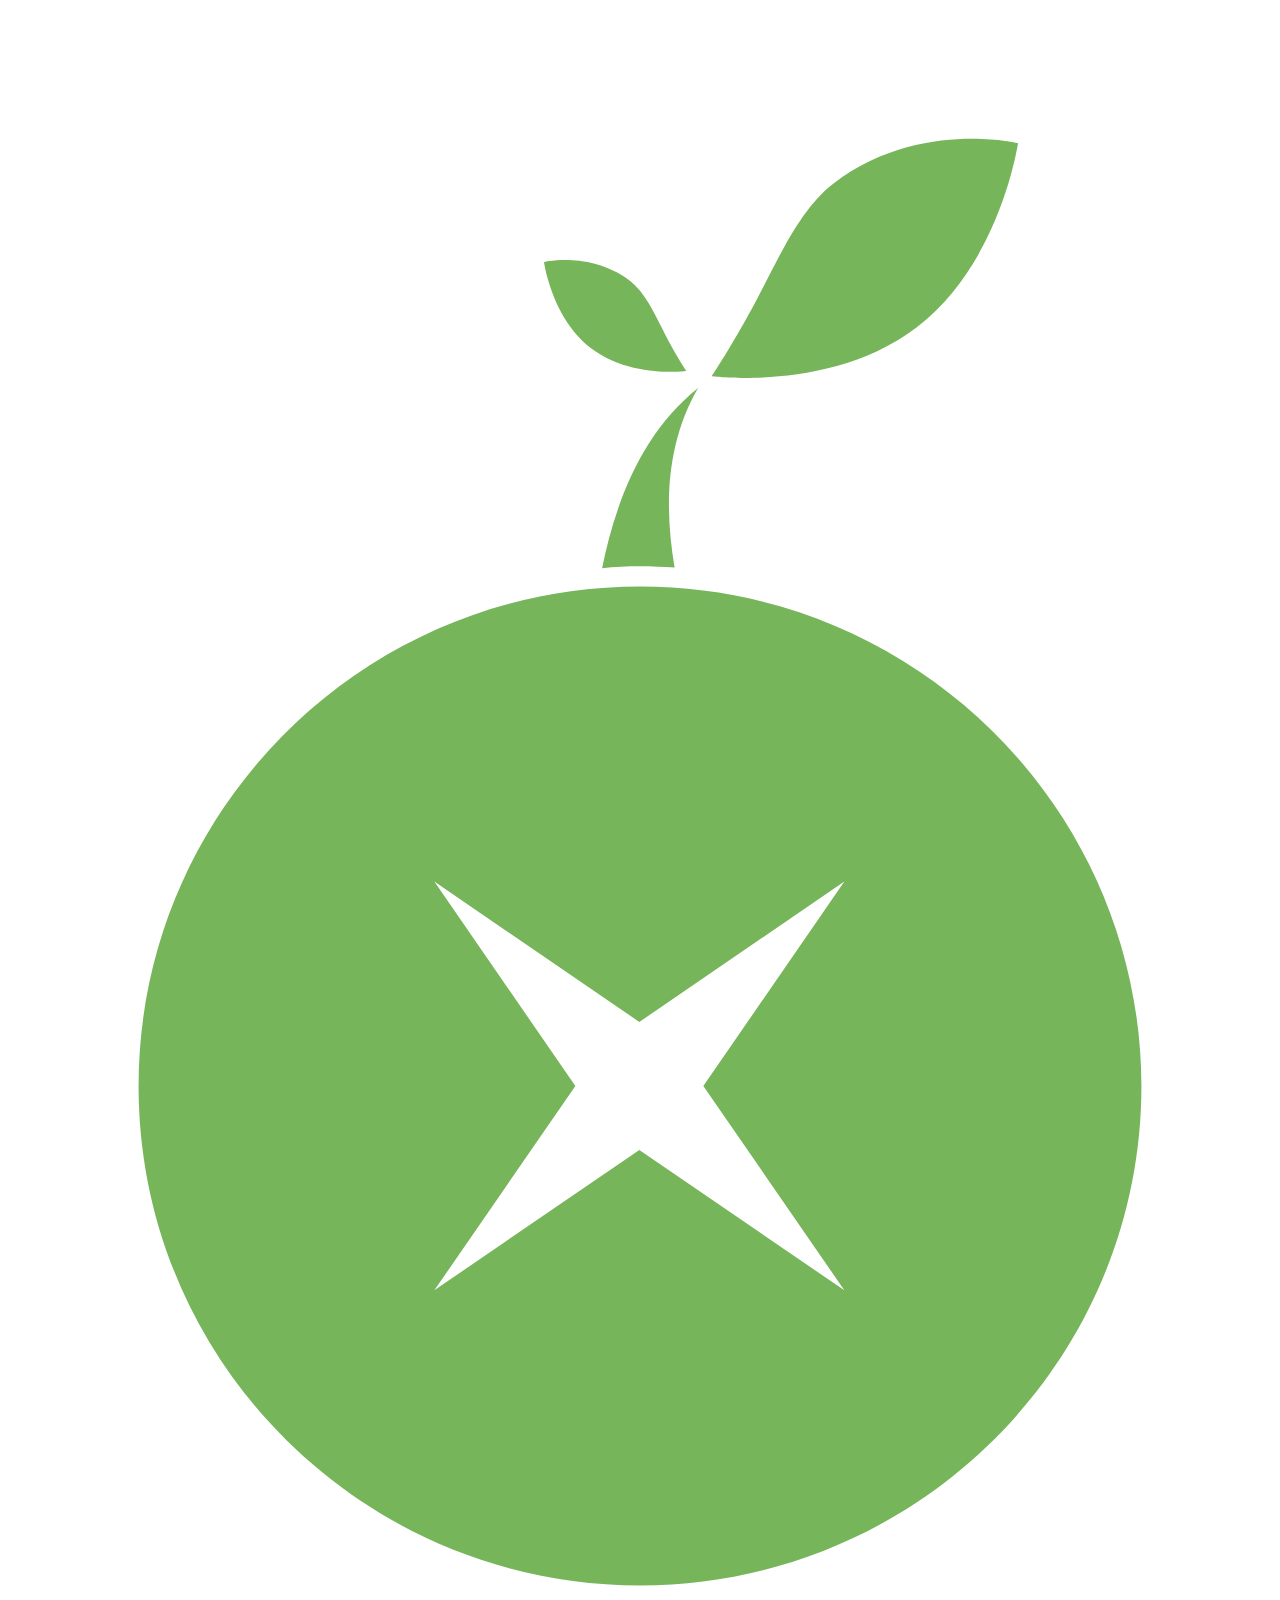
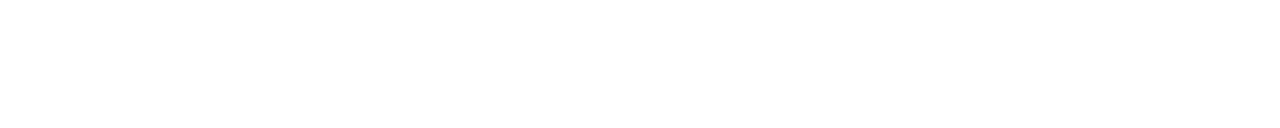
==== test.html @ b93b697d "Modify the change speed of number" ====
<!DOCTYPE html>
<html lang="en">
<head>
  <meta charset="UTF-8">
  <meta name="viewport" content="width=device-width, initial-scale=1.0">
  <title>Document</title>
</head>
<body>
  <img src="logo.svg" width="">
</body>
</html>
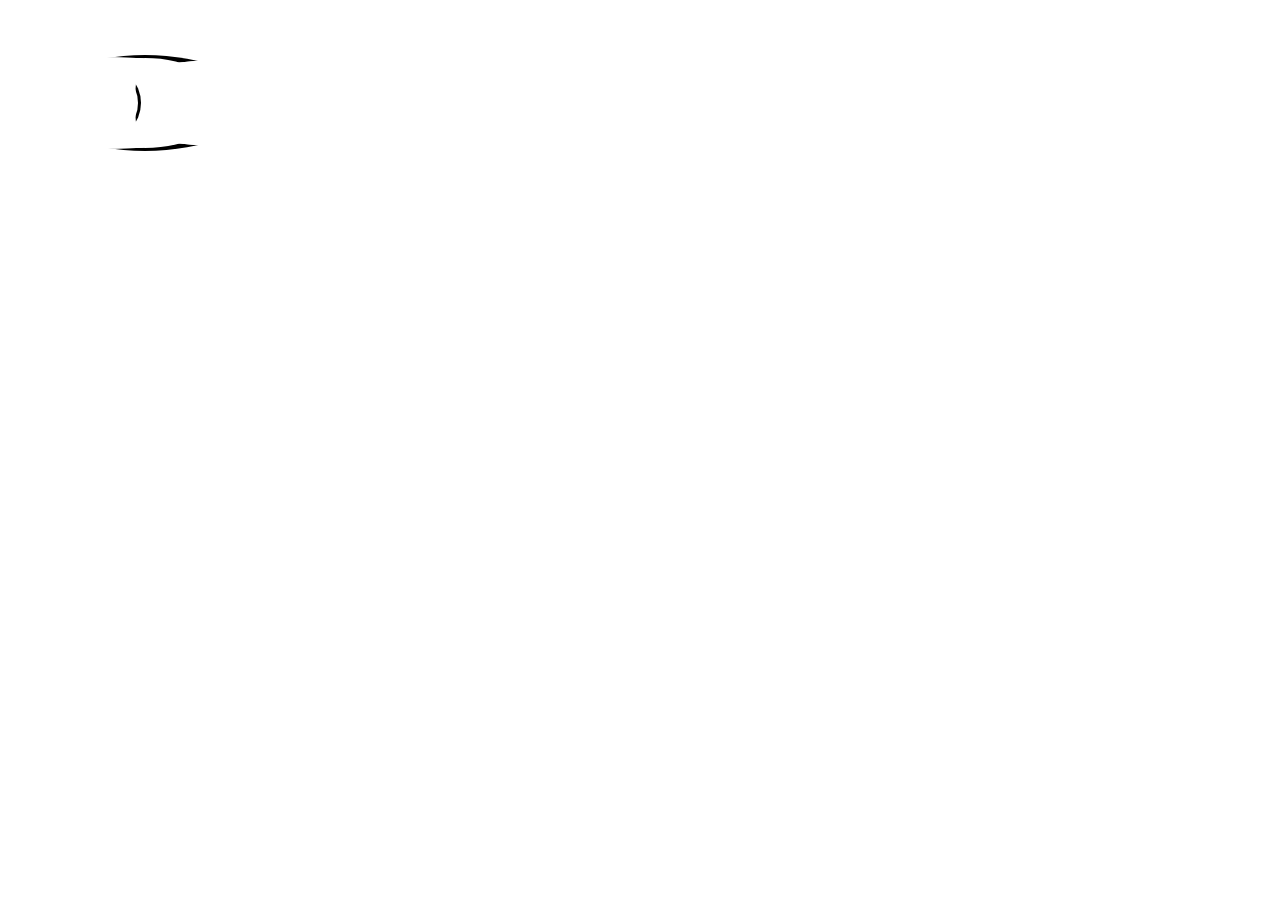
==== commit c918ee59: "QQ" ====
--- a/test.html
+++ b/test.html
@@ -1,11 +1,205 @@
 <!DOCTYPE html>
 <html lang="en">
-<head>
-  <meta charset="UTF-8">
-  <meta name="viewport" content="width=device-width, initial-scale=1.0">
-  <title>Document</title>
-</head>
-<body>
-  <img src="logo.svg" width="">
-</body>
-</html>+  <head>
+    <meta charset="UTF-8" />
+    <meta name="viewport" content="width=device-width, initial-scale=1.0" />
+    <title>Document</title>
+  </head>
+
+  <style>
+    .body-path {
+      stroke: #77b55a;
+      stroke-width: 8px;
+      stroke-linejoin: round;
+      stroke-linecap: round;
+      animation-duration: 5s;
+      animation-iteration-count: infinite;
+      stroke-dasharray: 3250;
+      stroke-dashoffset: 3250;
+      animation-name: bodyPathAnimation;
+    }
+
+    @keyframes bodyPathAnimation {
+      0% {
+        stroke-dashoffset: 3250;
+      }
+      50% {
+        stroke-dashoffset: 0;
+      }
+      100% {
+        stroke-dashoffset: 3250;
+      }
+    }
+
+    .hand-path {
+      stroke-dasharray: 500;
+      stroke-dashoffset: 500;
+      animation-name: handPathAnimation;
+    }
+
+    @keyframes handPathAnimation {
+      0% {
+        stroke-dashoffset: 500;
+      }
+      50% {
+        stroke-dashoffset: 500;
+      }
+      100% {
+        stroke-dashoffset: 500;
+      }
+    }
+
+    .rotate-arc {
+      position: absolute;
+      border-radius: 50%;
+      animation: 1.5s infinite
+    }
+
+    .small-arc {
+      height: 50px;
+      width: 50px;
+      top: calc(100px - 25px);
+      left: calc(100px - 25px);
+      animation-name: rotate30;
+      animation-timing-function:  cubic-bezier(.2, 0.5, 0.5, .2);
+      border: 3px solid black;
+      border-bottom: 3px solid #fff;
+      border-left: 3px solid #fff;
+    }
+
+    .mid-arc {
+      height: 70px;
+      width: 70px;
+      top: calc(100px - 35px);
+      left: calc(100px - 35px);
+      animation-name: rotate60;
+      animation-timing-function: cubic-bezier(.3, .4, .4, .3);;
+      border: 3px solid black;
+      border-top: 3px solid #fff;
+      border-bottom: 3px solid #fff;
+    }
+
+    .max-arc {
+      height: 90px;
+      width: 90px;
+      top: calc(100px - 45px);
+      left: calc(100px - 65px);
+      animation-name: rotate30;
+      animation-timing-function: linear;
+      border: 3px solid black;
+      border-right: 30px solid #fff;
+      /* border-bottom: 3px solid #fff; */
+      border-left: 100px solid #fff;
+    }
+
+    @keyframes rotate30 {
+      from {
+        transform: rotate(30deg);
+      }
+      to {
+        transform: rotate(390deg);
+      }
+    }
+
+    @keyframes rotate60 {
+      from {
+        transform: rotate(60deg);
+      }
+      to {
+        transform: rotate(420deg);
+      }
+    }
+
+    @keyframes rotate75 {
+      from {
+        transform: rotate(75deg);
+      }
+      to {
+        transform: rotate(435deg);
+      }
+    }
+  </style>
+
+  <body>
+    <!-- <div class="rotate-arc small-arc"></div> -->
+    <div class="rotate-arc mid-arc"></div>
+    <div class="rotate-arc max-arc"></div>
+    <!-- <svg version="1.1" xmlns="http://www.w3.org/2000/svg" viewBox="0 0 800 300">
+      <rect class="mouse" x="0" y="0" width="800" height="300" />
+      <svg xmlns="http://www.w3.org/2000/svg" viewBox="0 0 866.8 1081.98">
+        <defs>
+          <style>
+            .cls-1 {
+              fill: #dbdbdb;
+            }
+            .cls-2,
+            .cls-6 {
+              fill: #5b5b5b;
+            }
+            .cls-3 {
+              fill: #282828;
+            }
+            .cls-4 {
+              fill: #fff;
+            }
+            .cls-5 {
+              opacity: 0.72;
+            }
+            .cls-6 {
+              opacity: 0.36;
+            }
+          </style>
+        </defs>
+        <title>小石</title>
+        <g id="圖層_2" data-name="圖層 2">
+          <g id="圖層_1-2" data-name="圖層 1">
+            <path
+              class="cls-1"
+              d="M354.7,197.69l407,55.5c37.82,5.16,54.46,50.52,28.94,78.91l-151,168a47.57,47.57,0,0,0-1.47,61.86L820,784.66a47.56,47.56,0,0,1-7.53,67.52L558,1051.35a47.54,47.54,0,0,1-36,9.63L126.1,1004.79c-40.51-5.75-55.34-56.57-24.27-83.2L265.73,781.1a47.55,47.55,0,0,0,3.45-68.94l-211.93-222a47.56,47.56,0,0,1,4.07-69.47L318,208.18A47.5,47.5,0,0,1,354.7,197.69Z"
+            />
+            <path
+              class="cls-2"
+              d="M801.73,610.34c3.19-18.4,21.68-47.27,40.44-48.9,13.37-1.16,24.63-10.33,24.63-24.63,0-12.55-11.23-25.79-24.63-24.63-42.09,3.66-80.8,43.86-87.94,85.07-2.29,13.22,3.33,26.48,17.2,30.3C783.41,630.84,799.43,623.59,801.73,610.34Z"
+            />
+            <path 
+              class="cls-2 hand-path"
+              d="M133.21,668c-31.34-26.33-85.94-38.75-122-14.58C-15,671,9.6,713.66,36.07,695.92c16.84-11.3,47.19-5.83,62.31,6.87C122.53,723.07,157.56,688.41,133.21,668Z"
+            />
+            <circle class="cls-3" cx="289.68" cy="407.7" r="33.68" />
+            <circle class="cls-3" cx="510.36" cy="408.97" r="33.68" />
+            <path
+              class="cls-3"
+              d="M402.3,507.13h-.61c-40.6-.24-72.28-23.38-72.11-52.69a12.31,12.31,0,0,1,12.31-12.25H342a12.32,12.32,0,0,1,12.25,12.38c-.07,13.08,19.47,27.76,47.62,27.93,27.85-.12,47.86-14.31,47.93-27.38a12.32,12.32,0,0,1,12.32-12.24h.07a12.31,12.31,0,0,1,12.24,12.39C474.22,484.43,442.6,507.13,402.3,507.13Z"
+            />
+            <path
+              class="cls-2"
+              d="M479.52,0c-19.95,0-49,4.26-75.23,24.31-16.81,12.85-28.83,38.82-37.08,55-9.6,18.88-19.18,34.79-24.34,43.06a4.38,4.38,0,0,0,3.5,6.7c2.69.14,6,.26,9.87.26,22.38,0,62.2-3.8,93.15-27.47,38.49-29.43,50.92-80.18,53.86-95.25a4.33,4.33,0,0,0-3.61-5.15A130.48,130.48,0,0,0,479.52,0"
+            />
+            <path
+              class="cls-2"
+              d="M263.42,65.68a62.07,62.07,0,0,0-6.74.36,4.35,4.35,0,0,0-3.78,5.33c2.1,9.09,8.42,29.53,24.6,41.89C292,124.32,310.55,126.09,321,126.09h.41a4.39,4.39,0,0,0,3.74-6.65c-2.5-4.13-5.89-10-9.28-16.7C312,95.16,306.41,83,298.56,77c-12.24-9.36-25.82-11.35-35.14-11.35"
+            />
+            <path
+              class="cls-2 body-path"
+              d="M351.92,218l2.78-0L351.93,218l407,55.51A26.24,26.24,0,0,1,776,282.86a28,28,0,0,1,6.37,17.68,26.29,26.29,0,0,1-7,17.85l-150.95,168a68.07,68.07,0,0,0-2.11,88.56L804.11,797.63A27,27,0,0,1,799.82,836L545.33,1035.18a27.21,27.21,0,0,1-20.47,5.48L129,984.47a26.07,26.07,0,0,1-17-9.41,28.21,28.21,0,0,1-6.25-17.66,26.06,26.06,0,0,1,2.25-10.69,27,27,0,0,1,7.24-9.53L279.09,796.69A68.09,68.09,0,0,0,284,698L72.09,476a27,27,0,0,1,2.31-39.48L331,224a27,27,0,0,1,17.24-6.22,27.83,27.83,0,0,1,3.64.25m-3.64-41.3a68.08,68.08,0,0,0-43.42,15.65L48.23,404.85A68.07,68.07,0,0,0,42.4,504.3l211.94,222a27,27,0,0,1-2,39.19L88.47,906a68.11,68.11,0,0,0-18,23.94,67.21,67.21,0,0,0-5.83,27.45A69.21,69.21,0,0,0,80.13,1001a67.35,67.35,0,0,0,43.08,24.1L519.1,1081.3a68,68,0,0,0,51.53-13.79l254.5-199.17a68.09,68.09,0,0,0,10.79-96.66L654.15,549a27,27,0,0,1,.84-35.16l151-168a67.45,67.45,0,0,0,17.5-45.28,69,69,0,0,0-15.8-43.86,67.48,67.48,0,0,0-43.14-23.83l-407-55.5h0a68.2,68.2,0,0,0-9.21-.63"
+            />
+            <path
+              class="cls-4"
+              d="M551.37,637.28l-101.16.26L369.83,575c-9.33-7.25-20.65-2.93-16,5.91l38.11,72.38L344.71,686.2c-4.76,3.31,3.39,11.59,11.52,11.81l76.95,2,66.33,49.85c7.05,5.3,18.28,3.92,15.93-2l-23.26-59.09,70.08-36C570.92,648.31,563.27,637.25,551.37,637.28Z"
+            />
+            <g class="cls-5">
+              <path
+                class="cls-4"
+                d="M744.66,769.4a14.94,14.94,0,0,1-11.6-5.5l-47.31-58A15,15,0,0,1,708.94,687l47.31,58a15,15,0,0,1-11.59,24.42ZM626.39,624.48a14.94,14.94,0,0,1-11.6-5.5l-16.07-19.69a102.74,102.74,0,0,1,3.2-134.23l24.41-27.17a15,15,0,1,1,22.26,20l-24.41,27.16a72.81,72.81,0,0,0-2.27,95.3L638,600.05a15,15,0,0,1-11.59,24.43Zm61.08-217.27a15,15,0,0,1-11.12-25l50-55.65a15,15,0,0,1,22.26,20l-50,55.65A14.9,14.9,0,0,1,687.47,407.21Z"
+              />
+            </g>
+            <path
+              class="cls-6"
+              d="M291.2,765.66s-134.55,114.45-50.62,146.9C360.16,958.8,661.16,961,671.41,961s-135.34,100.94-135.34,100.94l-298-35.46L107.35,990.54,76.58,947l76.92-74.36Z"
+            />
+          </g>
+        </g>
+      </svg>
+    </svg> -->
+  </body>
+</html>
